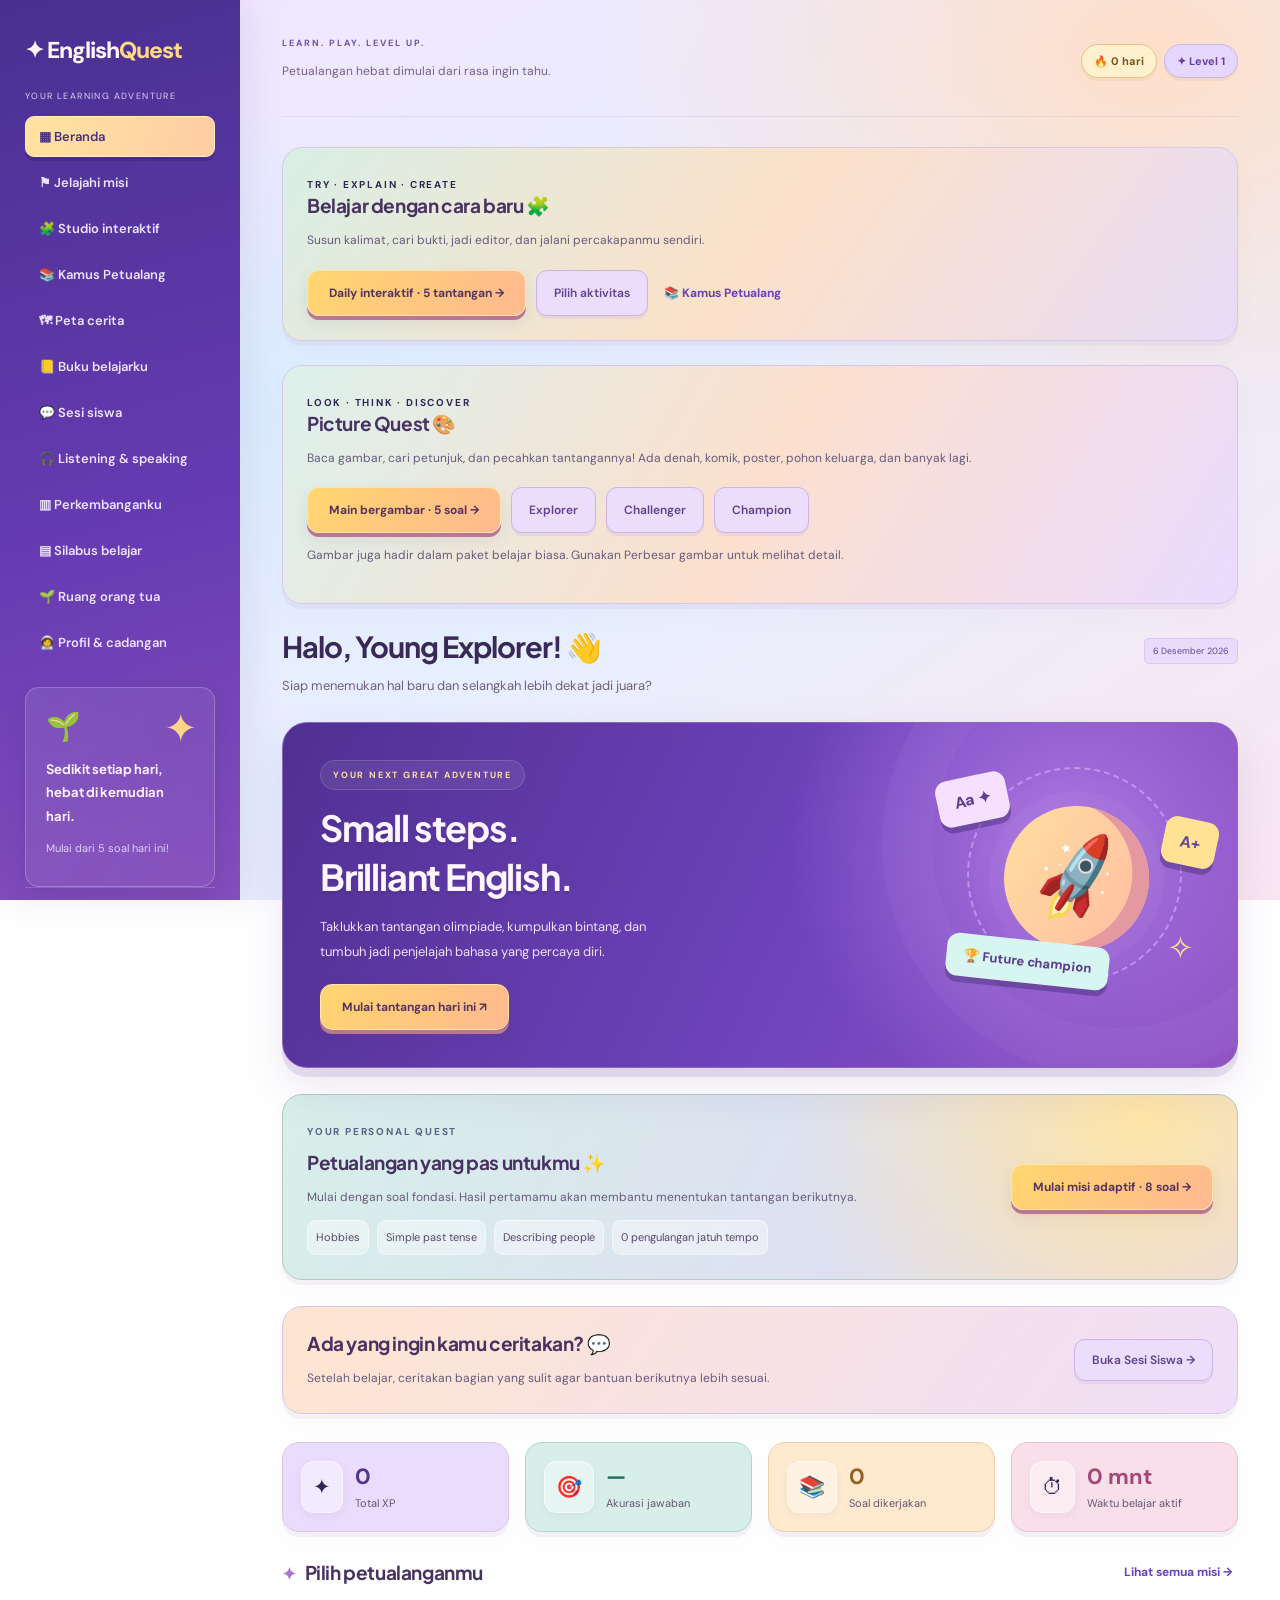
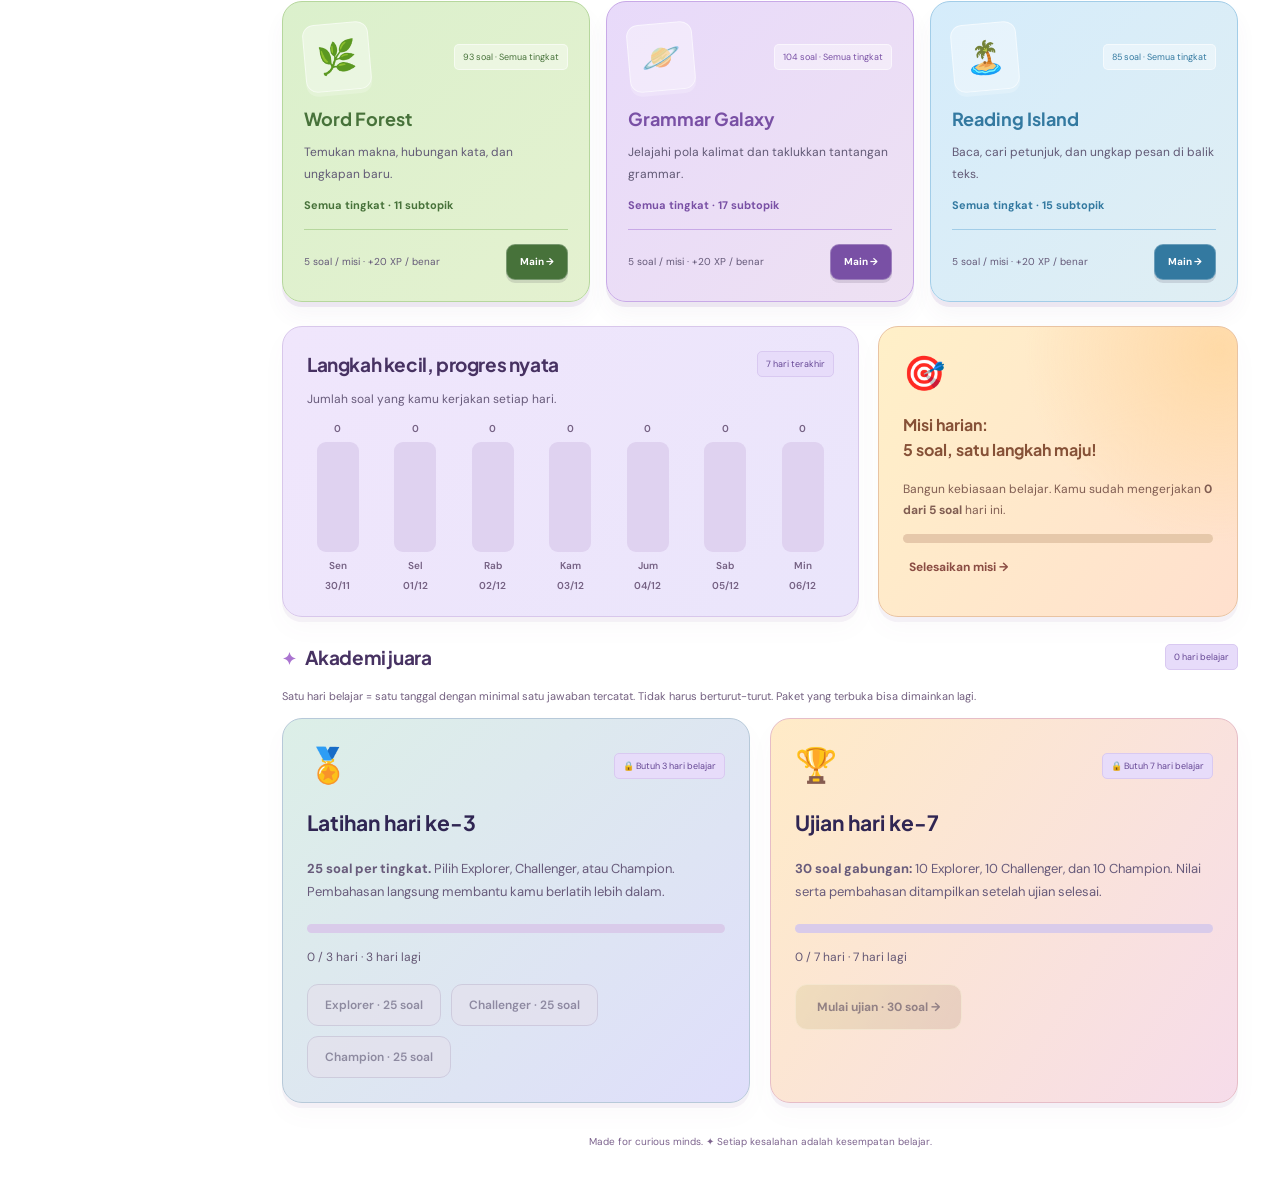
==== index.html @ a39b5830 "Add complete EnglishQuest learning website and flowchart Include 437 questions, adaptive missions, o" ====
<!doctype html>
<html lang="id">
<head>
  <meta charset="utf-8">
  <meta name="viewport" content="width=device-width, initial-scale=1">
  <meta name="theme-color" content="#5d3db8">
  <title>English Quest</title>
  <link rel="stylesheet" href="style.css">
  <link rel="stylesheet" href="theme.css?v=2">
  <link rel="stylesheet" href="adventure.css?v=3">
  <link rel="stylesheet" href="student.css?v=4">
  <link rel="stylesheet" href="event.css?v=5">
  <link rel="stylesheet" href="picture.css?v=6">
  <link rel="stylesheet" href="interactive.css?v=7">
</head>
<body>
  <aside>
    <a class="brand" href="#home">✦ English<span>Quest</span></a>
    <small>YOUR LEARNING ADVENTURE</small>
    <nav>
      <button data-page="home">▦ Beranda</button>
      <button data-page="missions">⚑ Jelajahi misi</button>
      <button data-page="workshop">🧩 Studio interaktif</button>
      <button data-page="dictionary">📚 Kamus Petualang</button>
      <button data-page="story">🗺 Peta cerita</button>
      <button data-page="notebook">📒 Buku belajarku</button>
      <button data-page="student">💬 Sesi siswa</button>
      <button data-page="audio">🎧 Listening & speaking</button>
      <button data-page="progress">▥ Perkembanganku</button>
      <button data-page="syllabus">▤ Silabus belajar</button>
      <button data-page="parents">🌱 Ruang orang tua</button>
      <button data-page="profiles">🧑‍🚀 Profil & cadangan</button>
    </nav>
    <div class="side-card">🌱<h3>Sedikit setiap hari,<br>hebat di kemudian hari.</h3><p>Mulai dari 5 soal hari ini!</p></div>
    <p class="student">🧑‍🚀 <b>Young Explorer</b><br><small>Kelas 6 · English Olympiad</small></p>
  </aside>
  <main>
    <header><div><b>LEARN. PLAY. LEVEL UP.</b><p>Petualangan hebat dimulai dari rasa ingin tahu.</p></div><div><span id="streak">🔥 0 hari</span><span id="level">✦ Level 1</span></div></header>
    <div id="app"></div>
    <footer>Made for curious minds. ✦ Setiap kesalahan adalah kesempatan belajar.</footer>
  </main>
  <div id="toast" role="status"></div>
  <script src="questions.js"></script>
  <script src="questions-extra.js"></script>
  <script src="audio-lessons.js"></script>
  <script src="event-questions.js?v=5"></script>
  <script src="picture-questions.js?v=6"></script>
  <script src="picture-quest.js?v=6"></script>
  <script src="interactive-content.js?v=7"></script>
  <script src="interactive-model.js?v=7"></script>
  <script src="event-quest.js?v=5"></script>
  <script src="option-notes.js"></script>
  <script src="learning.js"></script>
  <script src="student-model.js"></script>
  <script src="profiles.js"></script>
  <script src="features.js"></script>
  <script src="student-ui.js"></script>
  <script src="interactive-ui.js?v=7"></script>
  <script src="app.js"></script>
</body>
</html>
---- style.css ----
@import url('https://fonts.googleapis.com/css2?family=DM+Sans:wght@400;500;600;700&family=Plus+Jakarta+Sans:wght@500;600;700;800&display=swap');
:root{--ink:#263e36;--green:#286650;--muted:#839087;--line:#e4e9df;--bg:#f6f8f3}*{box-sizing:border-box}body{margin:0;background:var(--bg);color:var(--ink);font-family:'DM Sans',Arial,sans-serif}button,input,select{font:inherit}button{cursor:pointer}button:focus-visible,a:focus-visible,input:focus-visible,select:focus-visible{outline:3px solid #e2b55c;outline-offset:3px}aside{position:fixed;inset:0 auto 0 0;width:240px;background:white;border-right:1px solid var(--line);padding:35px 25px;display:flex;flex-direction:column}.brand{font-size:23px;font-weight:800;letter-spacing:-1px;text-decoration:none;color:var(--ink)}.brand span{color:var(--green)}aside>small{font-size:9px;color:var(--muted);letter-spacing:1.4px;margin:47px 0 20px}nav{display:grid;gap:10px}nav button{text-align:left;border:0;background:none;color:#78887d;padding:15px;border-radius:9px;font-size:13px;font-weight:600}nav button.active{background:#eaf2e6;color:var(--green)}.side-card{margin-top:auto;background:#f2f5e9;border:1px solid #e4eadb;border-radius:14px;padding:20px;font-size:28px}.side-card h3{font-size:13px;line-height:1.8}.side-card p{font-size:11px;color:var(--muted)}.student{font-size:13px;border-top:1px solid var(--line);padding-top:24px;margin-bottom:0}.student small{font-size:10px;color:var(--muted);padding-left:25px}main{margin-left:240px;padding:30px 42px;max-width:1550px}header{display:flex;justify-content:space-between;align-items:center;padding-bottom:25px;border-bottom:1px solid var(--line);margin-bottom:30px}header b{font-size:9px;letter-spacing:2px}header p{font-size:12px;color:var(--muted)}header span{display:inline-block;font-size:11px;padding:9px 12px;border:1px solid var(--line);border-radius:20px;background:white;margin-left:7px}h1,h2,h3{font-family:'Plus Jakarta Sans',Arial,sans-serif}h1{font-size:29px;letter-spacing:-1px;margin:0 0 9px}h2{font-size:19px;margin:0;letter-spacing:-.4px}h3{font-size:16px}.sub{color:var(--muted);font-size:13px;margin:0 0 25px}.title-row,.section-head{display:flex;justify-content:space-between;align-items:center;gap:15px}.section-head{margin:27px 0 17px}.eyebrow{font-size:10px;letter-spacing:1.8px;font-weight:700}.hero{position:relative;overflow:hidden;background:#255f4e;border-radius:20px;padding:33px 35px;color:white;min-height:275px}.hero-content{position:relative;z-index:1;width:65%}.hero .eyebrow{color:#c8dcac}.hero h2{font-size:33px;line-height:1.35;margin:14px 0}.hero p{max-width:360px;font-size:12px;line-height:1.9;color:#ccdfd2}.primary{background:#e8c779;color:#2d4838;border:0;border-radius:9px;padding:13px 20px;font-size:12px;font-weight:700;box-shadow:0 3px 0 #ccac60}.hero .primary{margin-top:6px}.hero-art{position:absolute;width:280px;height:250px;right:20px;top:15px}.orbit{position:absolute;border:1px dashed #6c9276;width:215px;height:215px;top:18px;left:30px;border-radius:50%}.planet{position:absolute;top:57px;left:67px;width:145px;height:145px;border-radius:50%;background:#cbdda5;box-shadow:inset -15px -9px 0 #b0c891;display:grid;place-items:center;font-size:70px;transform:rotate(-12deg)}.float{position:absolute;background:#fff3d5;color:#46603c;padding:13px 17px;border-radius:12px;box-shadow:0 5px 0 #174638;font-weight:800;transform:rotate(-12deg)}.float.a{left:0;top:27px}.float.b{right:0;top:70px;transform:rotate(12deg);background:#e8c779}.float.c{left:9px;bottom:16px;font-size:13px;transform:rotate(6deg)}.spark{position:absolute;right:23px;bottom:30px;font-size:32px;color:#e5c370}.stats{display:grid;grid-template-columns:repeat(4,1fr);gap:14px;margin:22px 0 28px}.stat{background:white;border:1px solid var(--line);border-radius:12px;padding:18px;display:flex;align-items:center;gap:12px}.stat-icon{background:#f4f2e6;border-radius:10px;padding:11px;font-size:21px}.stat strong{display:block;font-size:22px}.stat small{font-size:10px;color:var(--muted)}.text-btn{border:0;background:none;color:var(--green);font-size:12px;font-weight:700}.missions{display:grid;grid-template-columns:repeat(3,1fr);gap:16px}.mission{background:white;border:1px solid var(--line);border-radius:15px;padding:21px;transition:transform .2s}.mission:hover{transform:translateY(-3px)}.mission-top,.mission-bottom{display:flex;justify-content:space-between;align-items:center}.mission-icon{background:var(--tint);padding:12px;border-radius:12px;font-size:27px}.tag{font-size:9px;padding:6px 8px;border-radius:5px;background:#f0f4e9;color:#6d826d}.mission h3{margin:16px 0 8px}.mission p{font-size:11px;color:var(--muted);line-height:1.8;min-height:38px}.mission-bottom{border-top:1px solid var(--line);padding-top:14px;margin-top:17px;font-size:10px;color:var(--muted)}.mission-bottom button{border:0;background:var(--tint);color:var(--ink);padding:8px 13px;border-radius:7px;font-weight:700}.lower{display:grid;grid-template-columns:1.6fr 1fr;gap:19px;margin-top:24px}.panel{background:white;border:1px solid var(--line);border-radius:15px;padding:24px}.panel p{font-size:12px;line-height:1.8;color:var(--muted)}.chart{height:170px;display:flex;gap:12px;margin-top:10px}.chart-col{flex:1;display:flex;flex-direction:column;align-items:center;justify-content:flex-end;gap:7px;font-size:10px;color:var(--muted)}.bar-track{height:115px;width:100%;max-width:36px;background:#f2f5ed;border-radius:6px;display:flex;align-items:flex-end;overflow:hidden}.bar{width:100%;background:#91af80;border-radius:6px}.today .bar{background:var(--green)}.daily{background:#f0f3e5}.big-icon{font-size:34px}.daily h3{line-height:1.6}.progress-track{height:7px;border-radius:8px;background:#e6ecdf;overflow:hidden;margin:12px 0}.progress-fill{height:100%;background:#7aa46f;border-radius:8px}footer{font-size:10px;color:#96a18f;text-align:center;padding:32px 0 5px}.filters{display:flex;gap:10px;flex-wrap:wrap;margin:22px 0}input,select{border:1px solid var(--line);padding:11px;background:white;border-radius:8px;color:var(--ink)}input{flex:1;min-width:150px}.quiz{max-width:780px;margin:auto}.quiz .panel{padding:30px}.quiz-meta,.quiz-actions{display:flex;justify-content:space-between;align-items:center;gap:12px}.quiz-meta{font-size:12px;color:var(--muted)}.quiz-actions{margin-top:22px}.question{font-size:21px;line-height:1.6;margin:23px 0}.passage{white-space:pre-line;background:#f3f6eb;border-left:3px solid #92b27d;padding:19px;font-size:14px;line-height:1.85;margin:22px 0}.options{display:grid;gap:11px}.option{display:flex;align-items:center;gap:13px;border:1px solid #dfe5da;padding:15px;border-radius:10px;background:white;text-align:left;color:var(--ink)}.option span{background:#f1f5ea;padding:6px 10px;border-radius:6px;font-size:12px}.option:hover:not(:disabled){border-color:var(--green)}.option.correct{background:#e6f3e0;border-color:#77ab63}.option.wrong{background:#fff0e9;border-color:#c58975}.option:disabled{cursor:default;color:var(--ink)}.feedback{margin-top:20px;background:#f0f5e9;padding:18px;border-radius:10px;font-size:14px;line-height:1.8}.secondary{border:1px solid var(--line);background:white;padding:12px 17px;border-radius:8px;color:var(--green);font-size:12px;font-weight:600}.results{text-align:center;padding:30px}.score{font-size:64px;font-weight:800;color:var(--green);margin:20px 0}.topic-row{display:flex;gap:14px;align-items:center;border-bottom:1px solid var(--line);padding:15px 0}.topic-row>div{flex:1}.topic-row b{font-size:13px}.topic-row small{color:var(--muted);font-size:11px}.syllabus-grid{display:grid;grid-template-columns:repeat(2,1fr);gap:17px}.chips{display:flex;flex-wrap:wrap;gap:8px}.chip{font-size:11px;background:#f1f5e9;padding:8px;border-radius:6px}.history{width:100%;border-collapse:collapse;font-size:12px}.history th,.history td{text-align:left;padding:13px 8px;border-bottom:1px solid var(--line)}.empty{padding:23px;text-align:center;color:var(--muted);font-size:13px}.notice{font-size:11px;color:var(--muted);line-height:1.8}#toast{display:none;position:fixed;bottom:25px;left:50%;transform:translateX(-50%);padding:15px 22px;border-radius:10px;background:var(--ink);color:white;z-index:10;font-size:13px}@media(max-width:1100px){aside{width:205px;padding:30px 18px}.brand{font-size:20px}main{margin-left:205px;padding:25px}.stat{padding:12px;gap:8px}.stat-icon{padding:8px}.hero-art{right:-20px;transform:scale(.85)}}@media(max-width:800px){aside{position:relative;width:100%;padding:20px}aside>small,.side-card,.student{display:none}nav{display:flex;margin-top:16px;gap:4px}nav button{text-align:center;flex:1;font-size:10px;padding:10px 3px}main{margin:0;padding:22px 18px}header{margin-bottom:23px}header p{display:none}header b{font-size:8px}header span{font-size:10px;padding:7px}h1{font-size:25px}.hero{padding:26px}.hero h2{font-size:28px}.hero-content{width:85%}.hero-art{right:-85px;opacity:.35;transform:scale(.7)}.stats{grid-template-columns:repeat(2,1fr)}.missions{grid-template-columns:repeat(2,1fr)}.lower,.syllabus-grid{grid-template-columns:1fr}.quiz .panel{padding:20px}.question{font-size:18px}}@media(max-width:450px){.missions{grid-template-columns:1fr}.hero-content{width:100%}.hero-art{opacity:.15}.title-row>.tag{display:none}.history{font-size:10px}.panel{padding:19px}}
---- theme.css ----
/* Colorful theme; structure and responsive layout live in style.css. */
.filter-status{background:#e8d8f9;border:1px solid #c7ade3;border-radius:12px;padding:13px 16px;font-size:13px;font-weight:700;color:#634090;margin-bottom:20px}.level-label{font-size:11px;color:var(--accent);font-weight:700;margin-top:12px}.milestone-grid{display:grid;grid-template-columns:1fr 1fr;gap:20px}.milestone.training{background:linear-gradient(135deg,#dcefe7,#dfdefb);border-color:#b7c9d9}.milestone.exam{background:linear-gradient(125deg,#ffebc7,#f6dcea);border-color:#e6bdc7}.milestone h3{font-size:21px}.milestone small{color:#655875;font-size:12px}.milestone-actions{display:flex;flex-wrap:wrap;gap:10px;margin-top:18px}.milestone-actions button{font-size:12px}.milestone .progress-track{margin-top:20px}.resume-card{display:flex;align-items:center;justify-content:space-between;gap:16px;margin-bottom:24px;background:linear-gradient(115deg,#ffe5b9,#f7d9e9);border-color:#dfb7c4}.resume-card p{margin:7px 0 0}.resume-card .milestone-actions{margin-top:0}.result-levels{display:flex;justify-content:center;flex-wrap:wrap;gap:10px}.table-scroll{overflow-x:auto}button:disabled{cursor:not-allowed;opacity:.58;filter:saturate(.4);transform:none!important;box-shadow:none!important}.option:disabled{opacity:1;filter:none}.option.selected{background:#e0d2fc;border:2px solid #8154b4;box-shadow:0 3px 0 #bfa7dd}details summary{cursor:pointer;margin-top:12px;color:#654287;font-size:12px}details .passage{font-size:13px}.milestone p{font-size:13px;line-height:1.8}@media(max-width:800px){.milestone-grid{grid-template-columns:1fr}.resume-card{align-items:flex-start;flex-direction:column}}@media(max-width:450px){.milestone h3{font-size:19px}.filter-status{font-size:12px}.milestone-actions button{flex:1;min-width:130px}}
:root{--ink:#302653;--green:#6740be;--muted:#685d7e;--line:#dcd0ef;--bg:#f0e8fc}
body{background:radial-gradient(ellipse at 90% 6%,#ffdfc9 0,transparent 34%),radial-gradient(ellipse at 20% 45%,#dbedff 0,transparent 43%),linear-gradient(145deg,#f2e5ff,#e7efff 55%,#fae6f1);background-attachment:fixed}
aside{background:linear-gradient(165deg,#493090,#663bb2 58%,#854ebc);border:0;box-shadow:8px 0 35px #48318218;color:#fff1ff;overflow-y:auto}
.brand{color:#fff8ff}.brand span{color:#ffd986}aside>small{color:#dfcef7}nav button{color:#ede2ff;border:1px solid transparent;transition:background .2s,transform .2s}nav button:hover{background:#ffffff15;transform:translateX(3px)}nav button.active{color:#493080;background:linear-gradient(100deg,#ffe3a0,#ffcda5);box-shadow:0 4px 0 #32215d55;border:1px solid #ffedc1}
.side-card{background:linear-gradient(130deg,#ffffff16,#ffffff09);border-color:#ffffff38;box-shadow:0 12px 25px #30205822;position:relative}.side-card:after{content:'✦';position:absolute;right:16px;top:14px;font-size:40px;color:#ffd589}.side-card p,.student small{color:#e0d0f7}.student{border-color:#ffffff30}.student b{color:#fff6ff}
header{border-color:#bfacd244}header b{color:#7052a2}header p{color:#766087}header span{border-color:#edc286;background:#fff0ce;color:#78521b;font-weight:700;box-shadow:0 3px 0 #d8b98233}header span:last-child{background:#e5d7ff;color:#6740a6;border-color:#cbb4ed}
h1{color:#392957}h2{color:#473262}.sub{color:#706080;line-height:1.8}.tag{background:#e7dcfa;color:#654694;border:1px solid #d9c9f1}.hero{background:radial-gradient(circle at 82% 35%,#aa74e0 0,transparent 34%),linear-gradient(115deg,#503092,#7044bd 57%,#9053c4);border:1px solid #8c66bd;border-radius:25px;box-shadow:0 9px 0 #bba5d752,0 20px 45px #71529823;padding:37px;min-height:295px}.hero:after{content:'';position:absolute;pointer-events:none;width:370px;height:370px;border:50px solid #ffffff08;right:-115px;top:-115px;border-radius:50%}.hero h2{color:#fff6ff;font-size:36px;letter-spacing:-1.2px;text-shadow:0 3px 0 #422b7b44}.hero p{color:#eee0ff;font-size:13px}.hero .eyebrow{color:#ffdda1;background:#ffffff13;border:1px solid #ffffff25;display:inline-block;padding:8px 12px;border-radius:30px;font-size:9px}.hero-art{top:26px}.orbit{border-color:#e1b9ff88;border-width:2px}.planet{background:linear-gradient(135deg,#ffdea0,#ffbca2);box-shadow:inset -15px -9px 0 #e4989f,0 0 0 15px #ffffff08,0 0 0 30px #ffffff04}.float{color:#5d3f8d;background:#f5e1ff;box-shadow:0 6px 0 #432c7477}.float.b{background:#ffe294;color:#684997}.float.c{background:#d7f5f1}.spark{color:#ffe08c}
.primary{background:linear-gradient(120deg,#ffd66f,#ffb990);border:1px solid #ffe5a8;color:#56345f;box-shadow:0 4px 0 #bb7694,0 7px 16px #50376a18;border-radius:12px;padding:14px 21px;transition:transform .15s,filter .15s}.primary:hover{filter:brightness(1.04);transform:translateY(-2px)}.primary:active{transform:translateY(2px);box-shadow:0 1px 0 #bb7694}.secondary{background:#ebddfb;border:1px solid #cdb3eb;color:#61418e;border-radius:11px;box-shadow:0 3px 0 #c8b2df44}.secondary:hover,.text-btn:hover{filter:brightness(.92)}button:focus-visible,a:focus-visible,input:focus-visible,select:focus-visible{outline:3px solid #c0518d;outline-offset:4px}
.stats{gap:16px;margin-top:28px}.stat{border-radius:17px;border:1px solid #dcc4ec;background:#e9dcfc;box-shadow:0 5px 0 #b09ac220,0 10px 22px #77609208}.stat:nth-child(2){background:#d8efe9;border-color:#aed7cb}.stat:nth-child(3){background:#ffead0;border-color:#edceaa}.stat:nth-child(4){background:#f8dfea;border-color:#eac1d2}.stat-icon{background:#ffffff66;border:1px solid #ffffff88;box-shadow:0 3px 8px #6d508511;border-radius:13px}.stat strong{color:#55348b}.stat:nth-child(2) strong{color:#236f66}.stat:nth-child(3) strong{color:#946021}.stat:nth-child(4) strong{color:#a34776}.stat small{color:#665671;font-size:11px}
.section-head h2:before{content:'✦';color:#aa74d0;font-size:17px;margin-right:9px}.mission{--card:#dbf0cc;--edge:#b6d79d;--accent:#47723a;background:var(--card);background:linear-gradient(135deg,var(--card),color-mix(in srgb,var(--card) 75%,#fff5dc));border:1px solid var(--edge);border-radius:20px;box-shadow:0 5px 0 #b8a1cb33,0 14px 22px #5341780b;overflow:hidden;transition:transform .2s,box-shadow .2s}.mission[style*='#eee8f7']{--card:#e8dafa;--edge:#c8a9e7;--accent:#7950a5}.mission[style*='#e3eff4']{--card:#d5ecfb;--edge:#a2cde8;--accent:#3379a0}.mission[style*='#f9edd9']{--card:#ffe5bd;--edge:#e8c287;--accent:#9d642e}.mission[style*='#f5e5e1']{--card:#fbdde5;--edge:#e6afc4;--accent:#a54e76}.mission[style*='#e6edfa']{--card:#dce1ff;--edge:#b3bcec;--accent:#5756a5}.mission:hover{transform:translateY(-5px);box-shadow:0 8px 0 #b8a1cb33,0 18px 28px #53417818}.mission-icon{background:#ffffff65;border:1px solid #ffffff88;box-shadow:0 4px 0 #ffffff33;transform:rotate(-5deg);font-size:32px}.mission .tag{background:#ffffff65;color:var(--accent);border-color:#ffffff88}.mission h3{color:var(--accent);font-size:18px}.mission p{color:#615975;font-size:12px}.mission-bottom{border-color:var(--edge);color:#645978;gap:8px;line-height:1.6}.mission-bottom button{background:var(--accent);color:#fff;border:1px solid #ffffff44;box-shadow:0 3px 0 #33254122;padding:9px 13px;border-radius:9px}.mission-bottom button:hover{filter:brightness(1.12)}
.panel{background:linear-gradient(135deg,#f0e6fc,#eae5fb);border:1px solid #d8c7eb;border-radius:20px;box-shadow:0 5px 0 #c1aacf25,0 12px 25px #73508308}.panel p{color:#685b7b}.daily{background:radial-gradient(circle at 95% 8%,#ffdaa7,transparent 45%),linear-gradient(125deg,#fff0c8,#ffe0ce);border-color:#e9c3a2}.daily h3{color:#865137}.daily p{color:#805d52}.progress-track{background:#d9cbea;height:9px}.progress-fill{background:linear-gradient(90deg,#8461ce,#b583df)}.daily .progress-track{background:#e6c8aa}.daily .progress-fill{background:linear-gradient(90deg,#efaf59,#e58083)}.daily .text-btn{color:#8a4c43}.bar-track{background:#dfd2f0}.bar{background:linear-gradient(#b19ae2,#8970c3)}.chart-col:nth-child(3n+2) .bar{background:linear-gradient(#86d8cb,#55a89e)}.chart-col:nth-child(3n) .bar{background:linear-gradient(#f6c982,#e5a367)}.today .bar{background:linear-gradient(#aa70d7,#7445b3)}.chart-col{color:#756183;font-weight:600}.chart{gap:16px}.bar-track{max-width:42px;border-radius:9px}.bar{border-radius:8px}
input,select{background:#f7eefe;border:1px solid #cbb3e1;box-shadow:0 3px 0 #d5c2e833}.filters input::placeholder{color:#88719d}.syllabus-grid .panel:nth-child(6n+1){background:#e0f0d4;border-color:#b9d6a5}.syllabus-grid .panel:nth-child(6n+2){background:#e9dafa;border-color:#cdb4e7}.syllabus-grid .panel:nth-child(6n+3){background:#dbedfb;border-color:#b4d2ea}.syllabus-grid .panel:nth-child(6n+4){background:#ffebca;border-color:#e9c99a}.syllabus-grid .panel:nth-child(6n+5){background:#f9dfeb;border-color:#e7bdcf}.syllabus-grid .panel:nth-child(6n+6){background:#e0e4fc;border-color:#bdc5e7}.chip{background:#ffffff66;border:1px solid #ffffff77;color:#59456f;border-radius:9px;line-height:1.5}.topic-row{border-color:#cdbbdd}.topic-row>span{font-size:26px;background:#ffffff55;padding:10px;border-radius:12px}.topic-row:nth-child(even) .progress-fill{background:linear-gradient(90deg,#61b5a7,#96cba3)}.history th{background:#dfcef1;color:#63458b}.history tr:nth-child(even){background:#e8dbf7}.history td,.history th{border-color:#d4c0e7}.history{border-radius:10px;overflow:hidden}
.quiz .panel{background:linear-gradient(130deg,#f5eafc,#e9e7fc);border-top:5px solid #a47ad2}.quiz .question{color:#392857}.quiz-meta{color:#71578b;line-height:1.7}.passage{background:#fff0d5;border-color:#e3ab67;color:#674e40;border-radius:0 14px 14px 0;box-shadow:0 3px 0 #e4c59833}.option{background:#e6dcf9;border:1px solid #c8b3e6;box-shadow:0 3px 0 #cab8e044;border-radius:13px;transition:transform .15s,background .15s;line-height:1.6}.option:nth-child(2){background:#d9edf7;border-color:#b0cddb}.option:nth-child(3){background:#fde7cf;border-color:#e9c5a1}.option:nth-child(4){background:#f5deeb;border-color:#e3b9d1}.option span{background:#ffffff80;color:#664a85;font-weight:700;border:1px solid #ffffff88}.option:hover:not(:disabled){transform:translateX(3px);border-color:#8b5cb6;filter:brightness(1.02)}.option.correct{background:#d1efcf;border:2px solid #519557;color:#255a32;box-shadow:0 3px 0 #a0ca9e}.option.wrong{background:#fbd6d6;border:2px solid #c96f75;color:#833744;box-shadow:0 3px 0 #e0afb0}.feedback{background:#e0e8f9;border:1px solid #c0cbe3;color:#493b67;border-radius:14px}.quiz .feedback{background:#e6def5;border-color:#cbb6e6}.results{background:radial-gradient(ellipse at 50% 0,#ffdfad,transparent 50%),linear-gradient(125deg,#f5e3f9,#e3e5ff)}.results .big-icon{font-size:60px}.results .score{color:#8952b9;text-shadow:0 4px 0 #d3b8eb}.results>.primary,.results>.secondary{margin:6px}.notice{color:#736080}footer{color:#7d648e}#toast{background:#573389;border:1px solid #ba93de;box-shadow:0 8px 30px #45316e33}
@media(min-width:801px){.hero-art{animation:gentle-float 6s ease-in-out infinite}}@keyframes gentle-float{0%,100%{translate:0 0}50%{translate:0 -8px}}@media(prefers-reduced-motion:reduce){*,*:before,*:after{animation:none!important;transition:none!important}}
@media(max-width:1100px){.hero{padding:30px}.hero h2{font-size:32px}.stat{gap:8px}.stat small{font-size:10px}}@media(max-width:800px){aside{box-shadow:0 5px 20px #60408a22}nav button:hover{transform:none}nav button.active{box-shadow:0 2px 0 #32215d55}.hero{padding:25px;min-height:285px}.hero h2{font-size:30px}.hero-art{opacity:.3}.hero .eyebrow{font-size:8px}.stats{gap:12px}.hero p{font-size:12px}.section-head h2{font-size:17px}.quiz-meta{align-items:flex-start}.quiz-meta span:last-child{max-width:65%;text-align:right}}@media(max-width:450px){.hero-art{opacity:.14}.hero h2{font-size:29px}.hero{padding:25px 22px}.hero .primary{padding:13px 15px}.stat{padding:13px 10px}.stat-icon{padding:8px;font-size:19px}.stat strong{font-size:21px}.mission{padding:22px}.question{font-size:18px}.chart{gap:9px}.title-row{flex-wrap:wrap}.results{padding:22px 16px}}
---- adventure.css ----
/* Adventure, coaching, profiles, and sound studio. */
h1{overflow-wrap:anywhere}
.concept-focus{display:grid;grid-template-columns:repeat(3,minmax(0,1fr));gap:16px}.concept-focus .panel{background:linear-gradient(135deg,#ffe8cb,#efddf7)}.concept-focus h3{line-height:1.6}@media(max-width:1000px){.concept-focus{grid-template-columns:1fr}}
aside>small{margin:25px 0 14px}nav{gap:5px}nav button{padding:11px 13px}.side-card{margin-top:24px}.student{margin-top:auto;padding-top:18px}aside{gap:0}.coach-card{display:flex;align-items:center;gap:26px;justify-content:space-between;margin:26px 0;background:radial-gradient(circle at 90% 10%,#ffe6a5,transparent 40%),linear-gradient(115deg,#d7efe9,#e1d6f8);border:1px solid #b5cbbf}.coach-card>div{flex:1}.coach-card h2{margin:10px 0}.coach-card>.primary{flex-shrink:0}.coach-card .eyebrow{color:#5b6187}.story-intro{display:flex;gap:20px;align-items:center;background:linear-gradient(120deg,#ffe5ba,#edddfa);margin-bottom:25px}.story-intro>.big-icon{font-size:55px}.story-worlds{display:grid;grid-template-columns:1fr 1fr;gap:22px}.story-world{background:linear-gradient(130deg,var(--world-color),#eedffd);overflow:hidden}.story-world .title-row{align-items:center}.story-world h2{margin-top:8px}.relic{font-size:40px;color:#9580b3;background:#ffffff55;border-radius:50%;width:65px;height:65px;display:grid;place-items:center}.relic.earned{background:#fff0bc;box-shadow:0 0 0 6px #ffdf8d33}.story-path{margin-top:20px}.chapter{display:flex;gap:15px;position:relative;padding:0 0 25px}.chapter:not(:last-child):before{content:'';position:absolute;width:2px;left:18px;top:40px;bottom:0;background:#bfadd7}.chapter:last-child{padding-bottom:0}.chapter-number{flex-shrink:0;width:38px;height:38px;border:2px solid #c1a6db;border-radius:50%;background:#f3e9ff;color:#755199;display:grid;place-items:center;font-weight:700}.chapter.done .chapter-number{background:#d6eecf;border-color:#9bc294;color:#3b7436}.chapter h3{margin:10px 0}.chapter p{line-height:1.7}.chapter-ending{background:#ffffff55;padding:10px;border-radius:10px}.story-reward{background:linear-gradient(125deg,#fff0be,#f1d6fa);border:1px solid #dec0ce;padding:20px;border-radius:16px;margin-bottom:25px}.story-reward .big-icon{font-size:45px}.notebook-grid{display:grid;grid-template-columns:1fr 1fr;gap:18px}.notebook-intro{background:linear-gradient(135deg,#ffeac8,#f5dfdf)}.note{background:linear-gradient(125deg,#fff0d8,#f7e5f8)}.note h3{line-height:1.7}.note>.text-btn{margin-top:15px}.notebook-intro .primary{margin:12px 0}.parent-summary,.audio-grid{display:grid;grid-template-columns:1fr 1fr;gap:20px}.parent-summary h2{line-height:1.7;margin-top:10px}.parent-plan{display:grid;grid-template-columns:repeat(3,1fr);gap:16px}.parent-plan .panel:nth-child(2){background:#dceee4}.parent-plan .panel:nth-child(3){background:#ffe8d1}.profile-grid{display:grid;grid-template-columns:repeat(3,1fr);gap:16px}.profile-card{text-align:center;background:#e8e0f8}.profile-card.current{background:linear-gradient(120deg,#fff0c7,#ffe0d4);border:2px solid #d9ae85}.profile-card h3{overflow-wrap:anywhere}.field-label{display:block;font-size:12px;font-weight:600;margin:19px 0 9px;color:#6d5384}.panel input:not([type=file]),.panel select{max-width:100%;width:100%}.backup-panel{margin-top:24px;background:linear-gradient(115deg,#dcebed,#e6d8f8)}.file-label{display:inline-flex;align-items:center;cursor:pointer;position:relative;overflow:hidden}.file-label input{position:absolute;inset:0;opacity:0;cursor:pointer;width:100%}.file-label:focus-within{outline:3px solid #bb6da9;outline-offset:3px}.listening-panel{background:linear-gradient(140deg,#dceefa,#e6dcfa)}.speaking-panel{background:linear-gradient(125deg,#ffe5d0,#f2dbed)}.speaking-panel .passage{font-size:16px;line-height:1.9}.speaking-panel audio{width:100%;margin-top:16px}.listen-controls{display:flex;gap:20px;align-items:center;background:linear-gradient(125deg,#cfe9ee,#e4d7f8);padding:20px;border:1px solid #b8c3df;border-radius:15px;margin-bottom:18px}.listen-controls .big-icon{font-size:46px}.listen-controls .milestone-actions{margin-top:12px}.hint-area{margin-bottom:18px}.hint-area .feedback{margin-top:10px}.adaptive-reason{background:#e0eecf;border:1px solid #bdd0a9;color:#536b43;border-radius:12px;font-size:12px;line-height:1.7;padding:12px;margin-bottom:15px}.option-reasons{background:#ffffff33;padding:12px;border-radius:12px;margin:12px 0 0}.option-reasons p{color:#5b4b6d;font-size:13px;line-height:1.8}.option-reasons summary{font-weight:600}.profile-card button:disabled{opacity:1}.profiles-footer{font-size:11px;color:var(--muted)}.note details p{font-size:13px}nav button{white-space:normal}.student b{overflow-wrap:anywhere}.parent-plan h3{line-height:1.6}
@media(min-width:801px) and (max-height:850px){aside .side-card{display:none}.student{margin-top:25px}aside{padding-top:22px}nav{gap:3px}nav button{padding:9px 12px}}
@media(max-width:1150px){.coach-card{align-items:flex-start;flex-direction:column}.parent-plan{grid-template-columns:1fr 1fr}.story-worlds{grid-template-columns:1fr}.audio-grid{grid-template-columns:1fr}}
@media(max-width:800px){nav{display:grid;grid-template-columns:repeat(3,minmax(0,1fr));gap:6px}nav button{font-size:11px;padding:9px 5px;min-height:39px}aside>small{display:none}.student,.side-card{display:none!important}.parent-summary,.notebook-grid{grid-template-columns:1fr}.profile-grid{grid-template-columns:repeat(2,minmax(0,1fr))}.parent-plan{grid-template-columns:1fr}.story-intro{align-items:flex-start}.coach-card{padding:20px}.coach-card>.primary{width:100%}.topic-row>.tag{max-width:100px;text-align:center;line-height:1.5}.listen-controls{align-items:flex-start;gap:12px;padding:15px}.listen-controls .big-icon{font-size:30px}.story-world{padding:19px}.chapter{gap:11px}.notebook-grid .title-row{flex-wrap:wrap}.audio-grid .panel{min-width:0}}
@media(max-width:450px){.profile-grid{gap:10px}.profile-card{padding:17px 10px}.profile-card h3{font-size:14px}.story-intro{gap:12px}.story-intro>.big-icon{font-size:34px}.coach-card h2{font-size:19px}.parent-summary h2{font-size:18px}.story-world .title-row h2{font-size:19px}.chapter h3{font-size:16px}}
---- student.css ----
.student-tools{display:grid;grid-template-columns:1fr 1fr;gap:18px;background:#e1e8f8;border:1px solid #c0cbe4;padding:15px;border-radius:14px;margin:0 0 18px}.student-tools .field-label{margin:0 0 10px;line-height:1.5}.student-tools small{font-weight:400}.confidence-options{display:flex;flex-wrap:wrap;gap:8px}.confidence-options button{padding:9px 12px}.confidence-options .chosen,.confused-toggle.chosen{background:#ffe3b9;border:1px solid #b5854f;color:#724b2e}.confused-toggle{padding:10px;border-radius:10px}.student-tools .notice{margin:6px 0;line-height:1.6}.student-tools button:disabled{opacity:.8}.student-invite{display:flex;align-items:center;gap:18px;justify-content:space-between;margin:22px 0;background:linear-gradient(125deg,#ffe5d0,#efdef8)}.student-invite p{margin-bottom:0}.reflection-form{text-align:left;margin:28px 0;background:linear-gradient(140deg,#ffe8d5,#ede1fa);border:1px solid #d7b9d7}.reflection-form h2{margin:10px 0}.sharing-note{background:#f6e0b9;border:1px solid #dfc292;border-radius:12px;padding:12px;color:#684a31!important}.reflection-form fieldset{border:0;padding:0;margin:23px 0}.reflection-form legend{font-size:14px;font-weight:700;margin-bottom:13px;line-height:1.6;color:#554170}.reflection-form legend small{font-weight:400}.survey-moods{display:grid;grid-template-columns:repeat(4,1fr);gap:10px}.survey-checks{display:grid;grid-template-columns:1fr 1fr;gap:10px}.survey-choice{display:flex;gap:9px;align-items:flex-start;cursor:pointer;padding:12px;background:#ffffff66;border:1px solid #d3bfdf;border-radius:11px;line-height:1.6;font-size:12px}.survey-choice:has(input:checked){background:#e4d3f5;border:1px solid #9868bc;box-shadow:0 0 0 1px #9868bc}.reflection-form .survey-choice input{width:auto!important;flex:0 0 auto;margin:4px 0 0;accent-color:#8051ac;box-shadow:none}.survey-choice:focus-within{outline:3px solid #bc6da1;outline-offset:2px}.question-picker{padding:14px;background:#e7def6;border-radius:12px}.question-picker summary{margin:0;font-size:12px;line-height:1.6}.survey-question-list{display:grid;gap:9px;max-height:290px;overflow:auto;margin-top:15px}.survey-question-list .survey-choice{font-size:12px}textarea{width:100%;resize:vertical;font:inherit;border:1px solid #c6a9dd;border-radius:12px;background:#fff4f9;color:#47335e;padding:13px;line-height:1.7;min-height:100px}textarea:focus-visible{outline:3px solid #bc6da1;outline-offset:3px}#student-error{color:#9c335a;font-size:13px;font-weight:600}.reflection-saved{text-align:left;margin:25px 0;background:linear-gradient(125deg,#d8efdf,#eee1fb)}.reflection-saved h2{margin:12px 0}.mini-lessons{display:grid;grid-template-columns:repeat(2,minmax(0,1fr));gap:14px;margin:18px 0}.mini-lesson{background:#ffffff55;border:1px solid #c6cdd3;padding:17px;border-radius:14px}.mini-lesson .passage{font-size:14px}.support-steps{display:flex;flex-wrap:wrap;gap:10px;margin:18px 0}.support-steps span{font-size:11px;background:#ffffff66;border-radius:20px;padding:8px 12px}.reflection-history{display:grid;gap:18px}.reflection-entry{background:linear-gradient(120deg,#e6e3fa,#f6e3e9)}.reflection-columns{display:grid;grid-template-columns:1fr 1fr;gap:23px;margin-top:15px}.reflection-columns>div{min-width:0}.reflection-entry blockquote{white-space:pre-wrap;overflow-wrap:anywhere;font-size:13px;line-height:1.9;border-left:3px solid #a878b6;background:#ffffff55;padding:13px;margin:12px 0;border-radius:0 10px 10px 0}.reflection-entry h3{font-size:16px;line-height:1.6}.reflection-entry>.text-btn{margin-top:12px}.reflection-entry details{background:#ffffff44;padding:12px;border-radius:10px}.checkin-grid{display:grid;grid-template-columns:1fr 1fr;gap:16px;margin-bottom:24px}.checkin-card{background:linear-gradient(135deg,#ffe5bb,#f1daeb)}.checkin-answer{background:#d9eccc;padding:12px;border-radius:11px;color:#53633e!important}.student-parent-summary{background:linear-gradient(130deg,#ffe7c8,#e6dbf8);margin-bottom:20px}#reflection-session{min-width:0;max-width:100%;flex:1}body:has(.reflection-form) .results>.reflection-form{box-shadow:none}.reflection-saved .text-btn{display:block;margin-top:16px}@media(max-width:1000px){.survey-moods{grid-template-columns:1fr 1fr}.reflection-columns{grid-template-columns:1fr}.checkin-grid{grid-template-columns:1fr}}@media(max-width:800px){.student-invite{flex-direction:column;align-items:flex-start}.student-tools{grid-template-columns:1fr}.mini-lessons{grid-template-columns:1fr}.reflection-form .title-row{flex-wrap:wrap}.reflection-form{padding:19px}.reflection-form .milestone-actions .primary{width:100%}.reflection-entry .title-row{flex-wrap:wrap}}@media(max-width:450px){.survey-checks{grid-template-columns:1fr}.survey-choice{font-size:12px}.survey-moods{gap:8px}.student-tools .notice{font-size:10px}.reflection-form legend{font-size:13px}.student-invite h2{font-size:18px}.reflection-saved h2{font-size:19px}}
.reflection-form fieldset,.survey-choice,.survey-choice span{min-width:0}.reflection-form .survey-choice input{min-width:0;width:16px!important;height:16px;padding:0;flex:0 0 16px}.survey-choice span{flex:1}.survey-moods{grid-template-columns:repeat(4,minmax(0,1fr))}.survey-checks{grid-template-columns:repeat(2,minmax(0,1fr))}@media(max-width:1000px){.survey-moods{grid-template-columns:repeat(2,minmax(0,1fr))}}@media(max-width:800px){.filters:has(#reflection-session){flex-wrap:wrap}.filters:has(#reflection-session) label{width:100%}#reflection-session{width:100%;flex-basis:100%}}@media(max-width:450px){.survey-checks{grid-template-columns:minmax(0,1fr)}}
---- event.css ----
.event-intro{margin:24px 0;background:linear-gradient(125deg,#e3dcff,#ffe5bd)}.event-grid{display:grid;grid-template-columns:repeat(2,minmax(0,1fr));gap:20px;margin:24px 0}.event-card,.event-material{background:linear-gradient(140deg,var(--event-tint),#f5e9f6);min-width:0}.event-actions{display:grid;gap:10px;margin:20px 0}.event-card a{display:inline-block;line-height:1.6}.event-materials{display:grid;gap:24px;margin:26px 0}.event-material{scroll-margin-top:20px}.event-material details{padding:14px 0;border-bottom:1px solid #c8b9d2}.event-material summary{line-height:1.8;cursor:pointer;overflow-wrap:anywhere}.event-material summary .tag{display:inline-block;margin-left:8px;font-size:10px}.event-visual{max-width:540px;margin:20px auto;text-align:center}.event-visual svg{display:block;width:100%;height:auto}.event-visual figcaption{font-size:12px;color:#665479;margin-top:8px}.event-visual.handwriting{max-width:320px}.event-visual img{width:100%;height:auto}.event-material p,.event-card p{overflow-wrap:anywhere}@media(max-width:800px){.event-grid{grid-template-columns:minmax(0,1fr)}.event-card .title-row{flex-wrap:wrap}.event-material summary .tag{margin-left:0}.event-actions button{white-space:normal;line-height:1.6}}
---- picture.css ----
.picture-scene{margin:22px auto;max-width:640px;background:#fbf5ff;border:1px solid #dfd0ed;border-radius:22px;padding:10px;box-shadow:0 8px 0 #d9c7e650}.picture-scene svg{display:block;width:100%;height:auto}.picture-scene figcaption{display:flex;align-items:center;justify-content:space-between;gap:8px;padding:6px 9px;font-size:12px;color:#57436c}.picture-scene .text-btn{font-size:12px;white-space:normal}#picture-dialog{width:min(960px,94vw);max-height:94dvh;border:1px solid #c6abd9;border-radius:20px;background:#faf3ff;padding:18px;overflow:auto}#picture-dialog::backdrop{background:#201234b8}#picture-dialog form{display:flex;justify-content:flex-end;margin:0 0 12px}#picture-dialog svg{display:block;width:100%;min-width:570px;height:auto}.picture-launch{background:linear-gradient(120deg,#dcf1ec,#fce0ce,#eadbff);margin:24px 0}.picture-launch .milestone-actions{flex-wrap:wrap}@media(max-width:500px){.picture-scene{padding:4px;border-radius:16px}.picture-scene figcaption{flex-wrap:wrap}.picture-scene figcaption span{font-size:11px}#picture-dialog{padding:10px}.picture-launch .milestone-actions button{width:100%}}
---- interactive.css ----
.workshop-invite,.dictionary-coach{background:linear-gradient(125deg,#d9efe5,#fce1c9,#e8dcf7);margin:24px 0}.workshop-grid,.lexicon-list{display:grid;grid-template-columns:repeat(2,minmax(0,1fr));gap:20px;margin:24px 0}.workshop-mode:nth-child(4n+1){background:#e4e0f8}.workshop-mode:nth-child(4n+2){background:#ddefe4}.workshop-mode:nth-child(4n+3){background:#ffe9cf}.workshop-mode:nth-child(4n){background:#f2dfe9}.interaction-zone{margin:20px 0;padding:20px;border-radius:18px;background:linear-gradient(140deg,#eee2f9,#fce9d1);border:1px solid #cdb2df}.interaction-zone:focus{outline:none}.sentence-tray{display:flex;flex-wrap:wrap;gap:9px;align-items:center;min-height:86px;padding:14px;border:2px dashed #b492ce;border-radius:14px;background:#fffaf0;margin:12px 0}.sentence-tray>span{font-size:13px;color:#695477}.word-tile{padding:12px 15px;border:1px solid #b494cd;background:#f6eefa;color:#4a3560;border-radius:12px;line-height:1.6;text-align:left;box-shadow:0 3px 0 #c7acdc;font:inherit;font-size:14px}.token-bank{display:flex;flex-wrap:wrap;gap:9px;margin:18px 0}.word-tile.chosen,.activity-options .chosen,.evidence-line.chosen{background:#d9ecd5;border:2px solid #6f976e;color:#294c33}.word-tile:disabled{opacity:.55}.activity-options{display:grid;gap:10px}.activity-options button{text-align:left;white-space:normal;line-height:1.7}.evidence-lines{display:grid;gap:10px}.evidence-line{display:flex;gap:12px;text-align:left;padding:15px;background:#fff6e9;color:#44335d;border:1px solid #c9afd9;border-radius:12px;font:inherit;font-size:14px;line-height:1.8}.evidence-line span{font-weight:bold}.edit-preview{padding:15px;background:#fff7df;border-radius:12px;line-height:1.8}#activity-submit{margin-top:14px}#activity-error,#word-error{color:#9b365b;font-size:13px;line-height:1.7}.chat{padding:15px;border-radius:15px;line-height:1.8;font-size:14px;overflow-wrap:anywhere}.chat.other{background:#e3eaf9;margin-right:25px}.chat.mine{background:#ddedd8;margin-left:25px}.chat.reply{background:#fff1cd;font-size:13px}.word-card{background:linear-gradient(140deg,#e9e2f7,#fff0d5);min-width:0;overflow-wrap:anywhere}.word-card h2{font-size:23px}.word-example{padding:13px;background:#ffffff66;border-left:3px solid #b08dcc;border-radius:0 12px 12px 0;line-height:1.8}.word-symbol{font-size:32px}.word-tools{background:#e4edea;padding:15px;border-radius:14px;margin-top:20px}.word-tool{display:flex;align-items:center;gap:8px;flex-wrap:wrap;border-bottom:1px solid #c2d4d0;padding:5px 0}.word-tool>span{font-weight:600;flex:1}.word-tool button{font-size:12px}.custom-word{background:#f3e3f1;margin:25px 0}.custom-word label{display:block;margin:18px 0 7px;font-size:13px;font-weight:600}.custom-word input{display:block;width:100%;min-width:0}.flash-card{background:linear-gradient(135deg,#fff0c6,#e5defb);text-align:center;margin:25px 0;overflow-wrap:anywhere}.flash-card h2{font-size:32px}.flash-card .milestone-actions{justify-content:center}.workshop-progress{background:#e8e4f6;margin:24px 0}.workshop-metrics{display:grid;grid-template-columns:repeat(4,minmax(0,1fr));gap:12px}.workshop-metrics div{padding:15px;border-radius:13px;background:#ffffff66;min-width:0}.workshop-metrics strong{display:block;font-size:27px;color:#6c439d}.workshop-metrics span{font-size:12px;line-height:1.5}.workshop-invite .milestone-actions{flex-wrap:wrap}@media(max-width:800px){.workshop-grid,.lexicon-list{grid-template-columns:minmax(0,1fr)}.interaction-zone{padding:13px}.workshop-metrics{grid-template-columns:repeat(2,minmax(0,1fr))}.workshop-invite .milestone-actions button{white-space:normal;line-height:1.5}.chat.other{margin-right:10px}.chat.mine{margin-left:10px}.word-card .title-row{flex-wrap:wrap}.word-tile{font-size:13px;padding:10px}.evidence-line{font-size:13px;padding:12px}.filters:has(#workshop-level){flex-wrap:wrap}.filters:has(#workshop-level) .primary{white-space:normal}}
.custom-word select{width:100%;min-width:0}
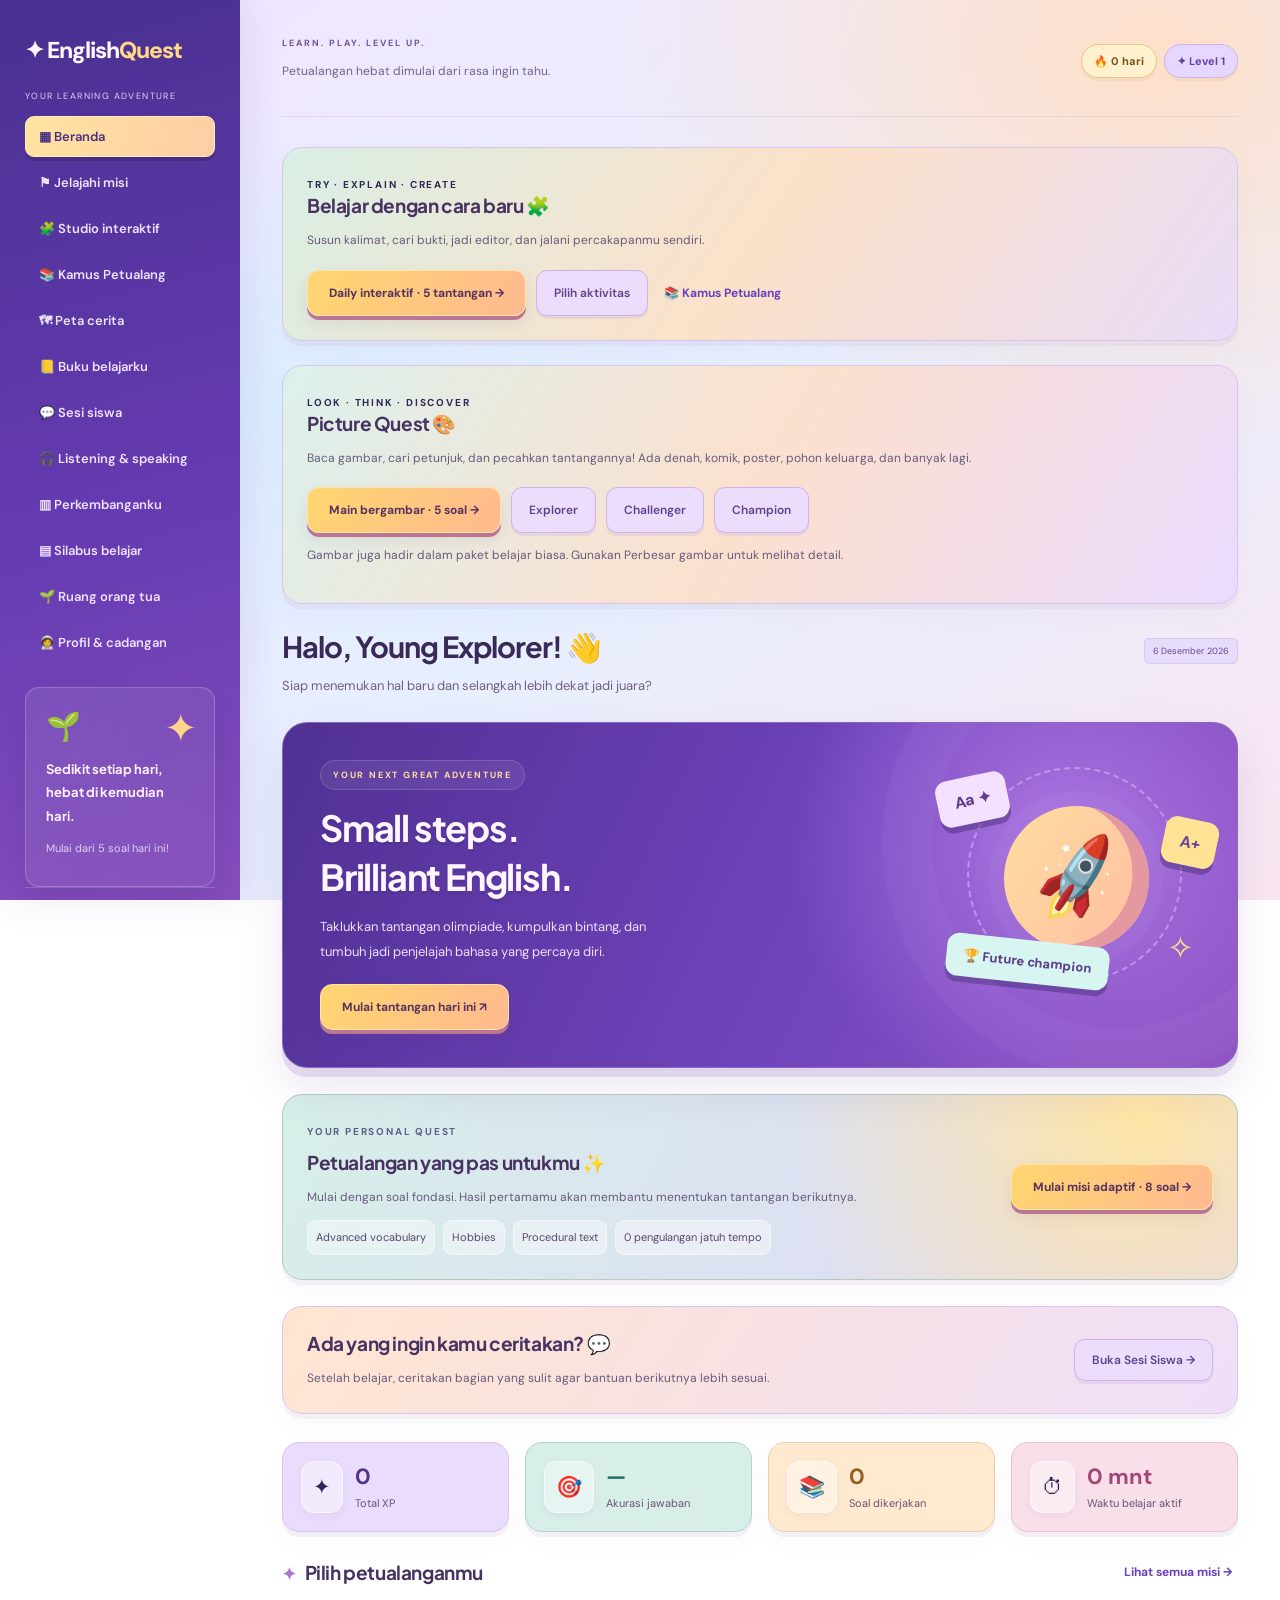
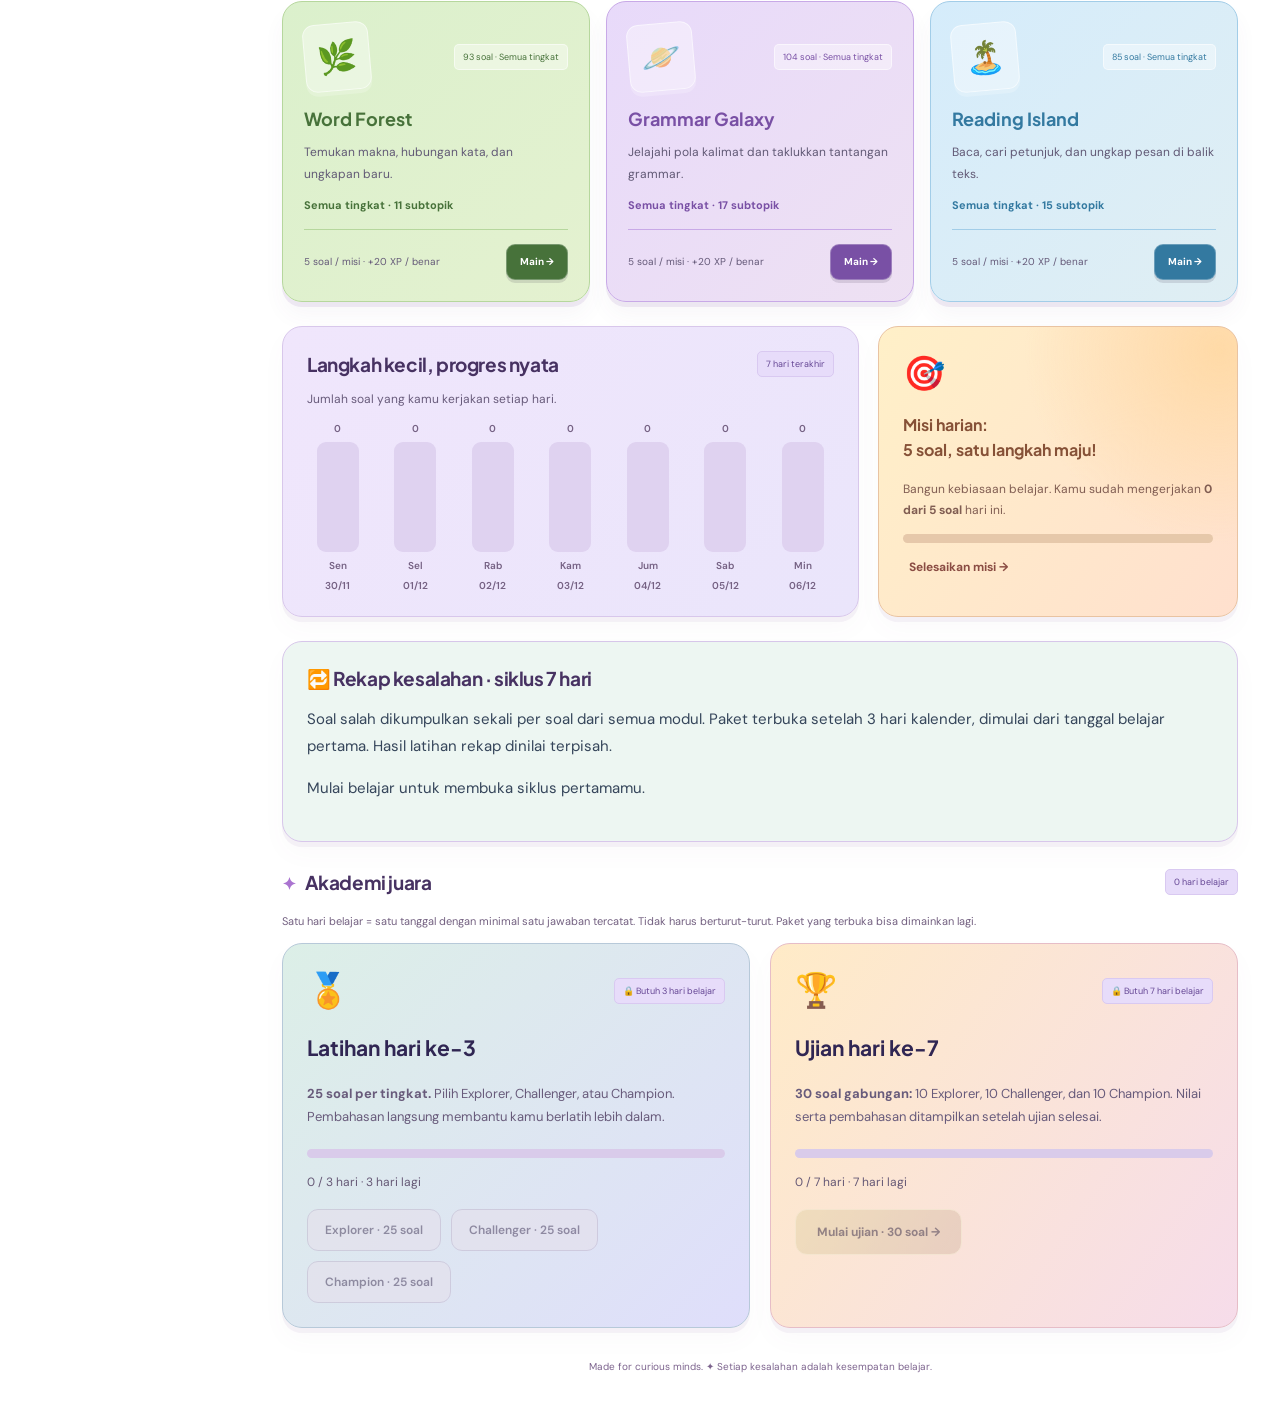
==== commit 4491d253: "Improve quiz readability, three-day mistake recaps, and visual PDF reports Show six dictionary words" ====
--- a/index.html
+++ b/index.html
@@ -1,61 +1,63 @@
-<!doctype html>
-<html lang="id">
-<head>
-  <meta charset="utf-8">
-  <meta name="viewport" content="width=device-width, initial-scale=1">
-  <meta name="theme-color" content="#5d3db8">
-  <title>English Quest</title>
-  <link rel="stylesheet" href="style.css">
-  <link rel="stylesheet" href="theme.css?v=2">
-  <link rel="stylesheet" href="adventure.css?v=3">
-  <link rel="stylesheet" href="student.css?v=4">
-  <link rel="stylesheet" href="event.css?v=5">
-  <link rel="stylesheet" href="picture.css?v=6">
-  <link rel="stylesheet" href="interactive.css?v=7">
-</head>
-<body>
-  <aside>
-    <a class="brand" href="#home">✦ English<span>Quest</span></a>
-    <small>YOUR LEARNING ADVENTURE</small>
-    <nav>
-      <button data-page="home">▦ Beranda</button>
-      <button data-page="missions">⚑ Jelajahi misi</button>
-      <button data-page="workshop">🧩 Studio interaktif</button>
-      <button data-page="dictionary">📚 Kamus Petualang</button>
-      <button data-page="story">🗺 Peta cerita</button>
-      <button data-page="notebook">📒 Buku belajarku</button>
-      <button data-page="student">💬 Sesi siswa</button>
-      <button data-page="audio">🎧 Listening & speaking</button>
-      <button data-page="progress">▥ Perkembanganku</button>
-      <button data-page="syllabus">▤ Silabus belajar</button>
-      <button data-page="parents">🌱 Ruang orang tua</button>
-      <button data-page="profiles">🧑‍🚀 Profil & cadangan</button>
-    </nav>
-    <div class="side-card">🌱<h3>Sedikit setiap hari,<br>hebat di kemudian hari.</h3><p>Mulai dari 5 soal hari ini!</p></div>
-    <p class="student">🧑‍🚀 <b>Young Explorer</b><br><small>Kelas 6 · English Olympiad</small></p>
-  </aside>
-  <main>
-    <header><div><b>LEARN. PLAY. LEVEL UP.</b><p>Petualangan hebat dimulai dari rasa ingin tahu.</p></div><div><span id="streak">🔥 0 hari</span><span id="level">✦ Level 1</span></div></header>
-    <div id="app"></div>
-    <footer>Made for curious minds. ✦ Setiap kesalahan adalah kesempatan belajar.</footer>
-  </main>
-  <div id="toast" role="status"></div>
-  <script src="questions.js"></script>
-  <script src="questions-extra.js"></script>
-  <script src="audio-lessons.js"></script>
-  <script src="event-questions.js?v=5"></script>
-  <script src="picture-questions.js?v=6"></script>
-  <script src="picture-quest.js?v=6"></script>
-  <script src="interactive-content.js?v=7"></script>
-  <script src="interactive-model.js?v=7"></script>
-  <script src="event-quest.js?v=5"></script>
-  <script src="option-notes.js"></script>
-  <script src="learning.js"></script>
-  <script src="student-model.js"></script>
-  <script src="profiles.js"></script>
-  <script src="features.js"></script>
-  <script src="student-ui.js"></script>
-  <script src="interactive-ui.js?v=7"></script>
-  <script src="app.js"></script>
-</body>
-</html>
+﻿<!doctype html>
+<html lang="id">
+<head>
+  <meta charset="utf-8">
+  <meta name="viewport" content="width=device-width, initial-scale=1">
+  <meta name="theme-color" content="#5d3db8">
+  <title>English Quest</title>
+  <link rel="stylesheet" href="style.css">
+  <link rel="stylesheet" href="theme.css?v=2">
+  <link rel="stylesheet" href="adventure.css?v=3">
+  <link rel="stylesheet" href="student.css?v=4">
+  <link rel="stylesheet" href="event.css?v=5">
+  <link rel="stylesheet" href="picture.css?v=6">
+  <link rel="stylesheet" href="interactive.css?v=7">
+  <link rel="stylesheet" href="readability.css?v=8">
+</head>
+<body>
+  <aside>
+    <a class="brand" href="#home">✦ English<span>Quest</span></a>
+    <small>YOUR LEARNING ADVENTURE</small>
+    <nav>
+      <button data-page="home">▦ Beranda</button>
+      <button data-page="missions">⚑ Jelajahi misi</button>
+      <button data-page="workshop">🧩 Studio interaktif</button>
+      <button data-page="dictionary">📚 Kamus Petualang</button>
+      <button data-page="story">🗺 Peta cerita</button>
+      <button data-page="notebook">📒 Buku belajarku</button>
+      <button data-page="student">💬 Sesi siswa</button>
+      <button data-page="audio">🎧 Listening & speaking</button>
+      <button data-page="progress">▥ Perkembanganku</button>
+      <button data-page="syllabus">▤ Silabus belajar</button>
+      <button data-page="parents">🌱 Ruang orang tua</button>
+      <button data-page="profiles">🧑‍🚀 Profil & cadangan</button>
+    </nav>
+    <div class="side-card">🌱<h3>Sedikit setiap hari,<br>hebat di kemudian hari.</h3><p>Mulai dari 5 soal hari ini!</p></div>
+    <p class="student">🧑‍🚀 <b>Young Explorer</b><br><small>Kelas 6 · English Olympiad</small></p>
+  </aside>
+  <main>
+    <header><div><b>LEARN. PLAY. LEVEL UP.</b><p>Petualangan hebat dimulai dari rasa ingin tahu.</p></div><div><span id="streak">🔥 0 hari</span><span id="level">✦ Level 1</span></div></header>
+    <div id="app"></div>
+    <footer>Made for curious minds. ✦ Setiap kesalahan adalah kesempatan belajar.</footer>
+  </main>
+  <div id="toast" role="status"></div>
+  <script src="questions.js"></script>
+  <script src="questions-extra.js"></script>
+  <script src="audio-lessons.js"></script>
+  <script src="event-questions.js?v=5"></script>
+  <script src="picture-questions.js?v=6"></script>
+  <script src="picture-quest.js?v=6"></script>
+  <script src="interactive-content.js?v=7"></script>
+  <script src="interactive-model.js?v=8"></script>
+  <script src="event-quest.js?v=5"></script>
+  <script src="option-notes.js"></script>
+  <script src="learning.js?v=8.2"></script>
+  <script src="student-model.js"></script>
+  <script src="profiles.js"></script>
+  <script src="features.js"></script>
+  <script src="student-ui.js"></script>
+  <script src="interactive-ui.js?v=8"></script>
+  <script src="app.js?v=8.1"></script>
+</body>
+</html>
+
--- a/readability.css
+++ b/readability.css
@@ -0,0 +1,12 @@
+.quiz .panel{background:#f8f5ff;color:#233247}
+.quiz .question{font-size:clamp(24px,3vw,30px);line-height:1.55;color:#223047}
+.quiz .passage,.results .passage,.quiz details .passage{font-size:20px;line-height:1.85;color:#293548;background:#fff8e9}
+.quiz .option,.quiz .activity-options button,.quiz .word-tile,.quiz .evidence-line{font-size:19px;line-height:1.65;color:#25334b}
+.quiz .option{background:#f0ebfa;border-color:#b7abc8;padding:18px}
+.quiz .option:nth-child(2){background:#eaf3fa}.quiz .option:nth-child(3){background:#fff3e5}.quiz .option:nth-child(4){background:#faedf2}
+.quiz .option span{font-size:17px;color:#29354b;background:#ffffff}
+.quiz .option.correct{background:#dfefdf;border:2px solid #39724a;color:#24452c}.quiz .option.wrong{background:#fae5e5;border:2px solid #a14343;color:#672c2c}.quiz .option.selected{background:#e4dcf7;border:2px solid #70529d}
+.quiz .feedback,.results .feedback,.quiz .interaction-zone p,.quiz .chat,.quiz .edit-preview{font-size:19px;line-height:1.8;color:#293548}
+.quiz .notice,.quiz .quiz-meta{font-size:14px;color:#49566a}.quiz .student-tools{margin-top:24px}
+.word-pagination{grid-column:1/-1;display:flex;flex-wrap:wrap;gap:14px;align-items:center;justify-content:center}.weekly-recap{margin-top:24px;background:#edf6f2}.weekly-recap summary{font-size:16px;line-height:1.7}.weekly-recap p,.daily-word-note{font-size:15px;line-height:1.8;color:#35455a}
+@media(max-width:600px){.quiz .question{font-size:24px}.quiz .passage,.results .passage{font-size:19px}.quiz .option{padding:15px}.section-head{flex-wrap:wrap;gap:12px}}
